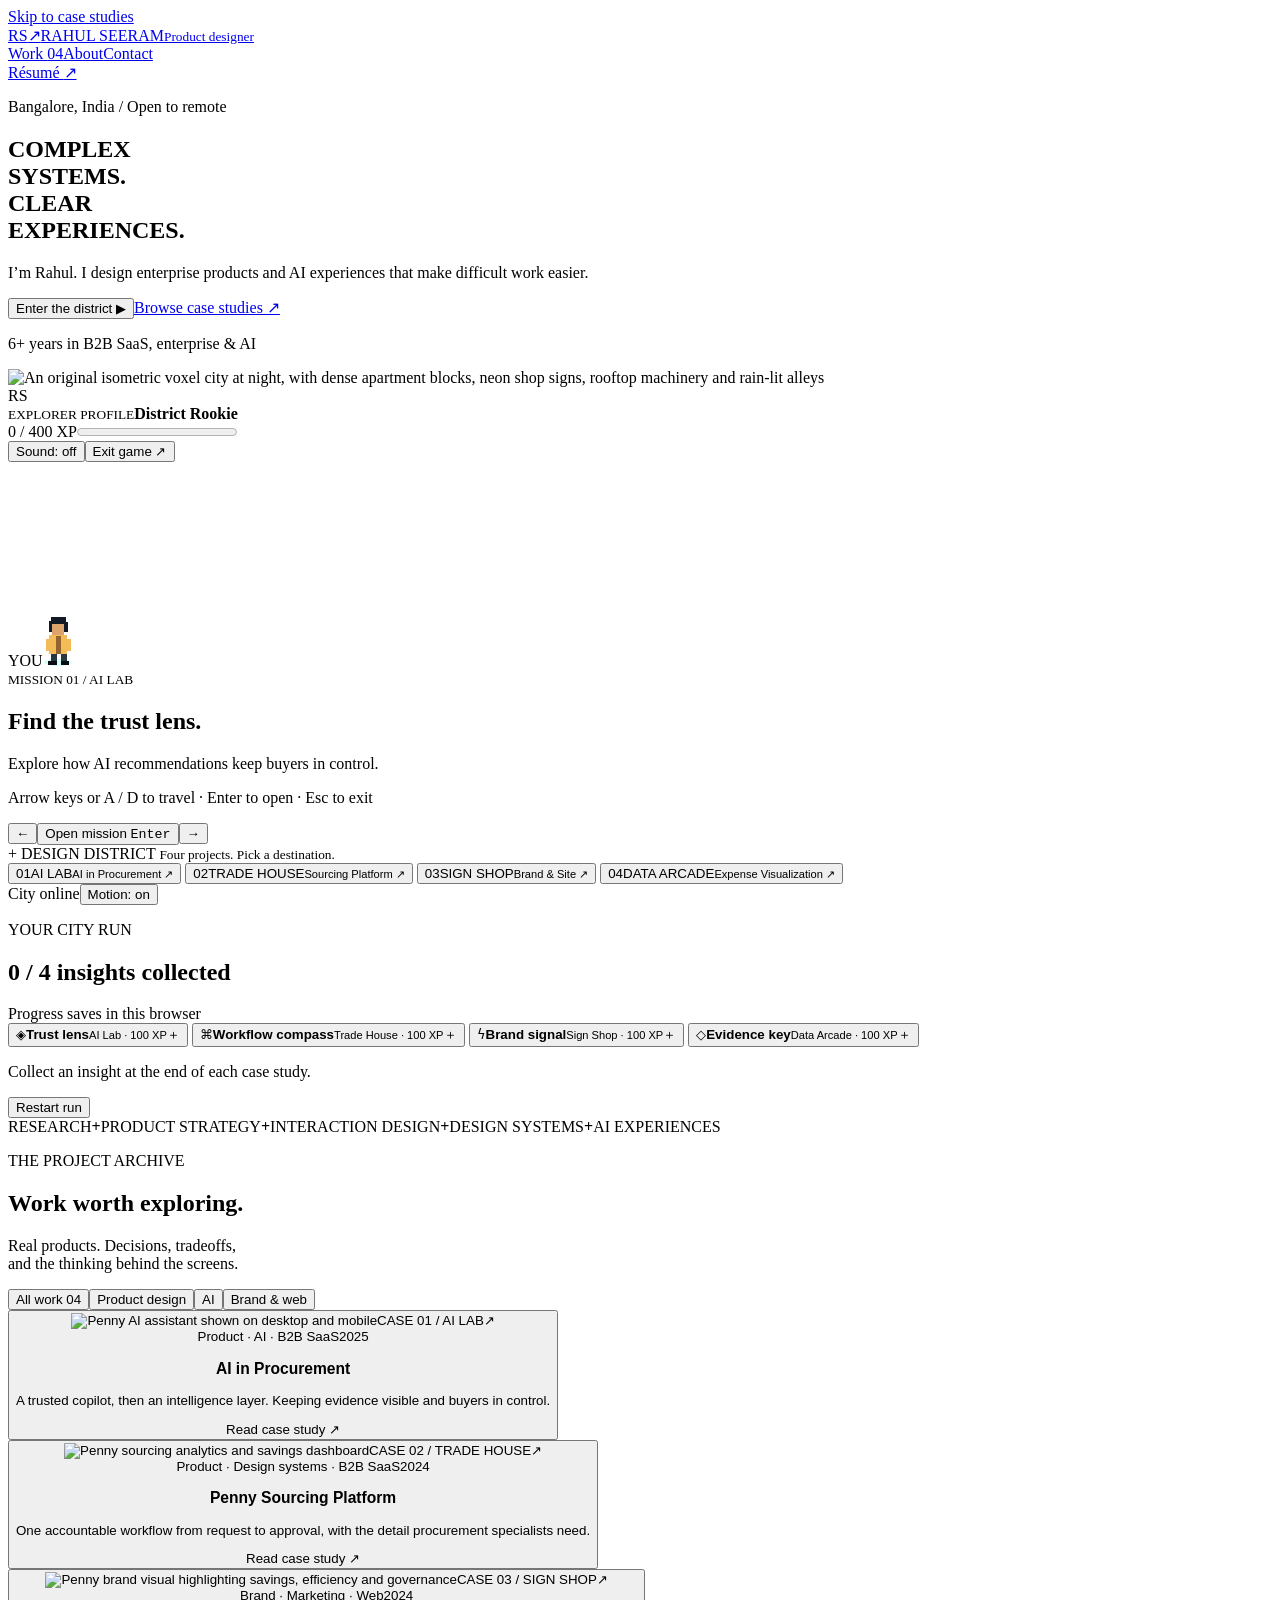
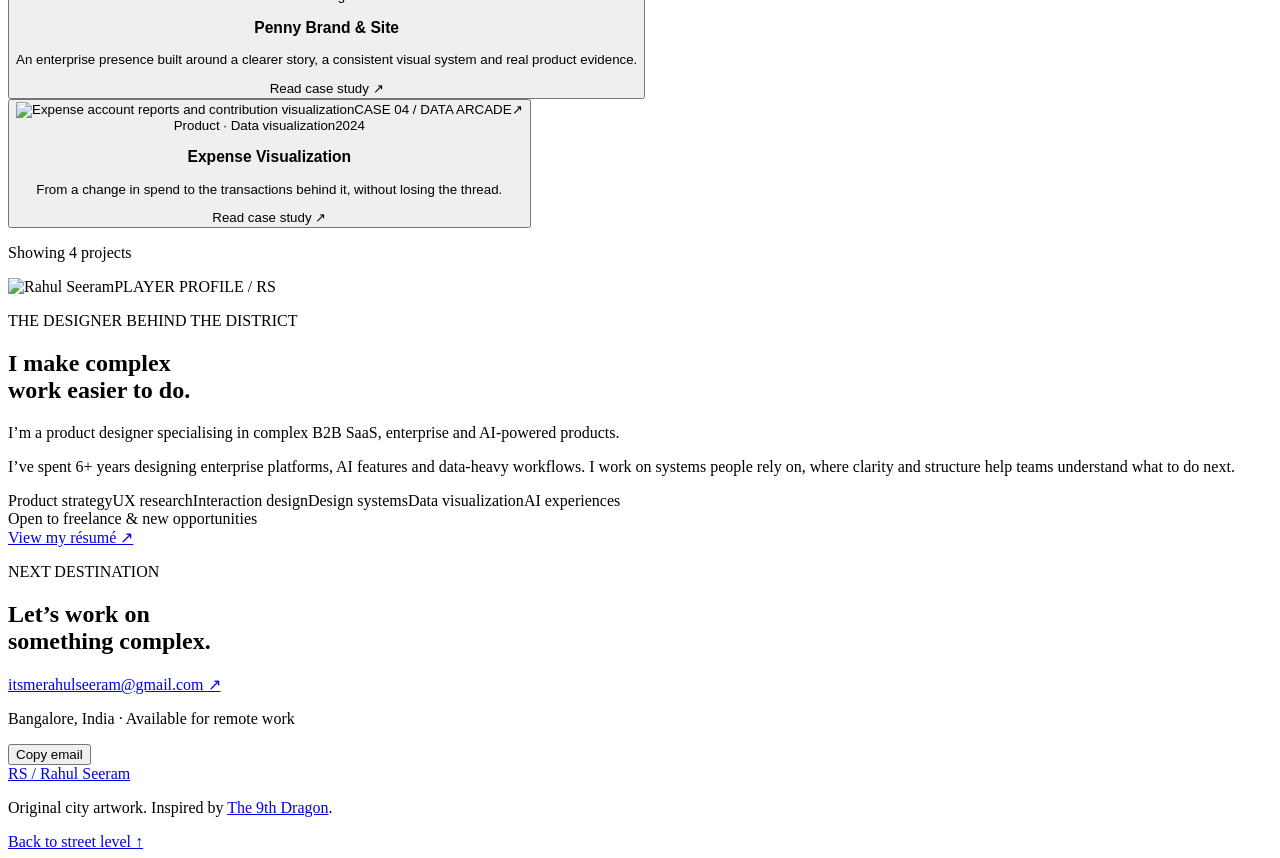
==== public/index.html @ 744d6c79 "Add portfolio entry page" ====
<!doctype html>
<html lang="en"><head><meta charset="utf-8"><meta name="viewport" content="width=device-width,initial-scale=1"><meta name="theme-color" content="#080f16"><title>Rahul Seeram | Design after dark</title><meta name="description" content="Explore Rahul Seeram's product design work in enterprise software, procurement and AI. Four real case studies in an interactive neon city."><meta property="og:title" content="Rahul Seeram | Design after dark"><meta property="og:description" content="Product design for complex systems. Explore four case studies in a neon city."><meta property="og:image" content="https://rahul-seeram-the.hatchable.site/city.png"><link rel="icon" href="/favicon.svg" type="image/svg+xml"><link rel="preload" href="/city.png" as="image"><link rel="stylesheet" href="/style.css"><script src="/app.js" defer></script><script src="/game.js" defer></script></head>
<body><a class="skip" href="#work">Skip to case studies</a>
<header class="topbar"><a href="#home" class="identity" aria-label="Rahul Seeram home"><span class="monogram">RS<span>↗</span></span><span>RAHUL SEERAM<small>Product designer</small></span></a><nav aria-label="Main navigation"><a href="#work">Work <span>04</span></a><a href="#about">About</a><a href="#contact">Contact</a></nav><a class="resume" href="/resume.pdf" target="_blank" rel="noopener">Résumé <span>↗</span></a></header>
<main id="home"><section class="hero" aria-labelledby="hero-title">
<div class="hero-copy"><p class="eyebrow"><span class="signal"></span> Bangalore, India / Open to remote</p><h1 id="hero-title">COMPLEX<br>SYSTEMS.<br><span>CLEAR<br>EXPERIENCES.</span></h1><p class="intro">I’m Rahul. I design enterprise products and AI experiences that make difficult work easier.</p><div class="entry-actions"><button class="primary" id="enter-game">Enter the district <span>▶</span></button><a class="browse-link" href="#work">Browse case studies ↗</a></div><p class="micro">6+ years in B2B SaaS, enterprise & AI</p></div>
<div class="world" id="city-map" tabindex="-1" aria-label="Interactive city project map" aria-describedby="game-help"><img class="city" src="/city.png" alt="An original isometric voxel city at night, with dense apartment blocks, neon shop signs, rooftop machinery and rain-lit alleys" fetchpriority="high" width="1536" height="1024"><div class="rain" aria-hidden="true"></div>
<div class="game-hud game-only"><div class="player-id"><span class="player-icon">RS</span><div><small>EXPLORER PROFILE</small><strong id="player-rank">District Rookie</strong></div></div><div class="xp-block"><span id="xp-label">0 / 400 XP</span><progress id="xp-meter" max="400" value="0" aria-label="District experience points"></progress></div><button id="sound" aria-pressed="false">Sound: off</button><button id="exit-game">Exit game ↗</button></div>
<svg class="route-line game-only" aria-hidden="true"><polyline id="route-path" fill="none" stroke="#7ef3e3" stroke-width="1.5" stroke-dasharray="4 8" opacity=".35"/></svg>
<div id="avatar" class="game-only" aria-hidden="true"><span class="you-label">YOU</span><svg viewBox="0 0 24 40" width="30" height="50" shape-rendering="crispEdges"><ellipse cx="12" cy="37" rx="11" ry="3" fill="#7ef3e3" opacity=".3"/><path fill="#121925" d="M6 1h12v4h2v8H5V4h1z"/><path fill="#dca36d" d="M7 6h10v9H7z"/><path fill="#f4bc58" d="M5 15h14v15H5zM2 18h3v10H2zM19 18h3v10h-3z"/><path fill="#93642e" d="M10 16h4v14h-4z"/><path fill="#283843" d="M6 30h5v7H6zM14 30h5v7h-5z"/><path fill="#080c13" d="M4 36h7v3H4zM14 36h7v3h-7z"/></svg></div>
<div class="game-console game-only"><div class="mission-brief"><small id="mission-location">MISSION 01 / AI LAB</small><h2 id="mission-name">Find the trust lens.</h2><p id="mission-description">Explore how AI recommendations keep buyers in control.</p><p id="game-help">Arrow keys or A / D to travel · Enter to open · Esc to exit</p></div><div class="travel-controls"><button id="previous-stop" aria-label="Travel to previous district">←</button><button id="open-mission">Open mission <kbd>Enter</kbd></button><button id="next-stop" aria-label="Travel to next district">→</button></div></div>
<div class="map-heading"><span class="cross">+</span> DESIGN DISTRICT <small>Four projects. Pick a destination.</small></div>
<button class="pin pin-ai" data-project="ai" aria-label="Explore AI in Procurement"><span class="pin-number">01</span><span class="pin-label">AI LAB<small>AI in Procurement ↗</small></span></button>
<button class="pin pin-sourcing" data-project="sourcing" aria-label="Explore Penny Sourcing Platform"><span class="pin-number">02</span><span class="pin-label">TRADE HOUSE<small>Sourcing Platform ↗</small></span></button>
<button class="pin pin-brand" data-project="brand" aria-label="Explore Penny Brand and Site"><span class="pin-number">03</span><span class="pin-label">SIGN SHOP<small>Brand & Site ↗</small></span></button>
<button class="pin pin-expense" data-project="expense" aria-label="Explore Expense Visualization"><span class="pin-number">04</span><span class="pin-label">DATA ARCADE<small>Expense Visualization ↗</small></span></button>
<div class="world-foot"><span><i class="signal"></i> City online</span><button id="motion" aria-pressed="false">Motion: on</button></div></div>
</section>
<section class="quest-board" aria-label="District mission progress"><div class="quest-heading"><div><p class="eyebrow">YOUR CITY RUN</p><h2><span id="mission-count">0 / 4</span> insights collected</h2></div><span id="save-status">Progress saves in this browser</span></div><div class="inventory">
<button data-mission="ai"><span class="artifact-icon">◈</span><span><strong>Trust lens</strong><small>AI Lab · 100 XP</small></span><span class="artifact-state">＋</span></button>
<button data-mission="sourcing"><span class="artifact-icon">⌘</span><span><strong>Workflow compass</strong><small>Trade House · 100 XP</small></span><span class="artifact-state">＋</span></button>
<button data-mission="brand"><span class="artifact-icon">ϟ</span><span><strong>Brand signal</strong><small>Sign Shop · 100 XP</small></span><span class="artifact-state">＋</span></button>
<button data-mission="expense"><span class="artifact-icon">◇</span><span><strong>Evidence key</strong><small>Data Arcade · 100 XP</small></span><span class="artifact-state">＋</span></button></div>
<div id="district-complete" hidden><span class="final-badge">✦</span><div><p class="eyebrow">ALL FOUR MISSIONS COMPLETE</p><h3>District Architect</h3><p>You’ve explored the thinking behind the work. Let’s talk about your next project.</p></div><a href="#contact">Meet your next teammate ↗</a></div>
<div class="quest-bottom"><p id="game-status" role="status">Collect an insight at the end of each case study.</p><button id="reset-progress">Restart run</button></div></section>
<div class="ticker" aria-hidden="true"><span>RESEARCH</span><b>+</b><span>PRODUCT STRATEGY</span><b>+</b><span>INTERACTION DESIGN</span><b>+</b><span>DESIGN SYSTEMS</span><b>+</b><span>AI EXPERIENCES</span></div>
<section class="work section" id="work"><div class="section-heading"><div><p class="eyebrow">THE PROJECT ARCHIVE</p><h2>Work worth exploring.</h2></div><p>Real products. Decisions, tradeoffs,<br>and the thinking behind the screens.</p></div>
<div class="filters" role="group" aria-label="Filter projects"><button class="selected" data-filter="all" aria-pressed="true">All work <span>04</span></button><button data-filter="product" aria-pressed="false">Product design</button><button data-filter="ai" aria-pressed="false">AI</button><button data-filter="brand" aria-pressed="false">Brand & web</button></div>
<div class="projects">
<article class="project" data-category="product ai"><button data-project="ai" aria-label="Read AI in Procurement case study"><div class="project-image"><img src="/ai.png" alt="Penny AI assistant shown on desktop and mobile" loading="lazy" width="1280" height="800"><span class="case-no">CASE 01 / AI LAB</span><span class="open-arrow">↗</span></div><div class="project-meta"><span>Product · AI · B2B SaaS</span><span>2025</span></div><h3>AI in Procurement</h3><p>A trusted copilot, then an intelligence layer. Keeping evidence visible and buyers in control.</p><span class="read-case">Read case study <span>↗</span></span></button></article>
<article class="project" data-category="product"><button data-project="sourcing" aria-label="Read Penny Sourcing Platform case study"><div class="project-image"><img src="/sourcing.png" alt="Penny sourcing analytics and savings dashboard" loading="lazy" width="1280" height="800"><span class="case-no">CASE 02 / TRADE HOUSE</span><span class="open-arrow">↗</span></div><div class="project-meta"><span>Product · Design systems · B2B SaaS</span><span>2024</span></div><h3>Penny Sourcing Platform</h3><p>One accountable workflow from request to approval, with the detail procurement specialists need.</p><span class="read-case">Read case study <span>↗</span></span></button></article>
<article class="project" data-category="brand"><button data-project="brand" aria-label="Read Penny Brand and Site case study"><div class="project-image"><img src="/brand.png" alt="Penny brand visual highlighting savings, efficiency and governance" loading="lazy" width="1280" height="800"><span class="case-no">CASE 03 / SIGN SHOP</span><span class="open-arrow">↗</span></div><div class="project-meta"><span>Brand · Marketing · Web</span><span>2024</span></div><h3>Penny Brand & Site</h3><p>An enterprise presence built around a clearer story, a consistent visual system and real product evidence.</p><span class="read-case">Read case study <span>↗</span></span></button></article>
<article class="project" data-category="product"><button data-project="expense" aria-label="Read Expense Visualization case study"><div class="project-image"><img src="/expense.png" alt="Expense account reports and contribution visualization" loading="lazy" width="1280" height="800"><span class="case-no">CASE 04 / DATA ARCADE</span><span class="open-arrow">↗</span></div><div class="project-meta"><span>Product · Data visualization</span><span>2024</span></div><h3>Expense Visualization</h3><p>From a change in spend to the transactions behind it, without losing the thread.</p><span class="read-case">Read case study <span>↗</span></span></button></article>
</div><p id="filter-status" class="sr-only" aria-live="polite">Showing 4 projects</p></section>
<section class="about section" id="about"><div class="portrait"><img src="/rahul.png" alt="Rahul Seeram" loading="lazy" width="600" height="700"><span>PLAYER PROFILE / RS</span></div><div class="bio"><p class="eyebrow">THE DESIGNER BEHIND THE DISTRICT</p><h2>I make complex<br>work easier to do.</h2><p>I’m a product designer specialising in complex B2B SaaS, enterprise and AI-powered products.</p><p>I’ve spent 6+ years designing enterprise platforms, AI features and data-heavy workflows. I work on systems people rely on, where clarity and structure help teams understand what to do next.</p><div class="skills"><span>Product strategy</span><span>UX research</span><span>Interaction design</span><span>Design systems</span><span>Data visualization</span><span>AI experiences</span></div><div class="availability"><span class="signal"></span> Open to freelance & new opportunities</div><a class="text-link" href="/resume.pdf" target="_blank" rel="noopener">View my résumé ↗</a></div></section>
<section class="contact section" id="contact"><p class="eyebrow">NEXT DESTINATION</p><h2>Let’s work on<br>something <span>complex.</span></h2><a class="email" href="mailto:itsmerahulseeram@gmail.com">itsmerahulseeram@gmail.com <span>↗</span></a><div class="contact-bottom"><p>Bangalore, India · Available for remote work</p><button id="copy-email">Copy email</button><span id="copy-status" role="status"></span></div></section></main>
<footer><a href="#home" class="foot-logo">RS / Rahul Seeram</a><p>Original city artwork. Inspired by <a href="https://store.steampowered.com/app/4402330/The_9th_Dragon/" target="_blank" rel="noopener">The 9th Dragon</a>.</p><a href="#home">Back to street level ↑</a></footer>
<dialog id="case-dialog" aria-labelledby="case-title"><div class="dialog-toolbar"><span>PROJECT DOSSIER</span><button id="close-case" aria-label="Close case study">Close <kbd>Esc</kbd> ×</button></div><div id="case-body"></div></dialog>
</body></html>
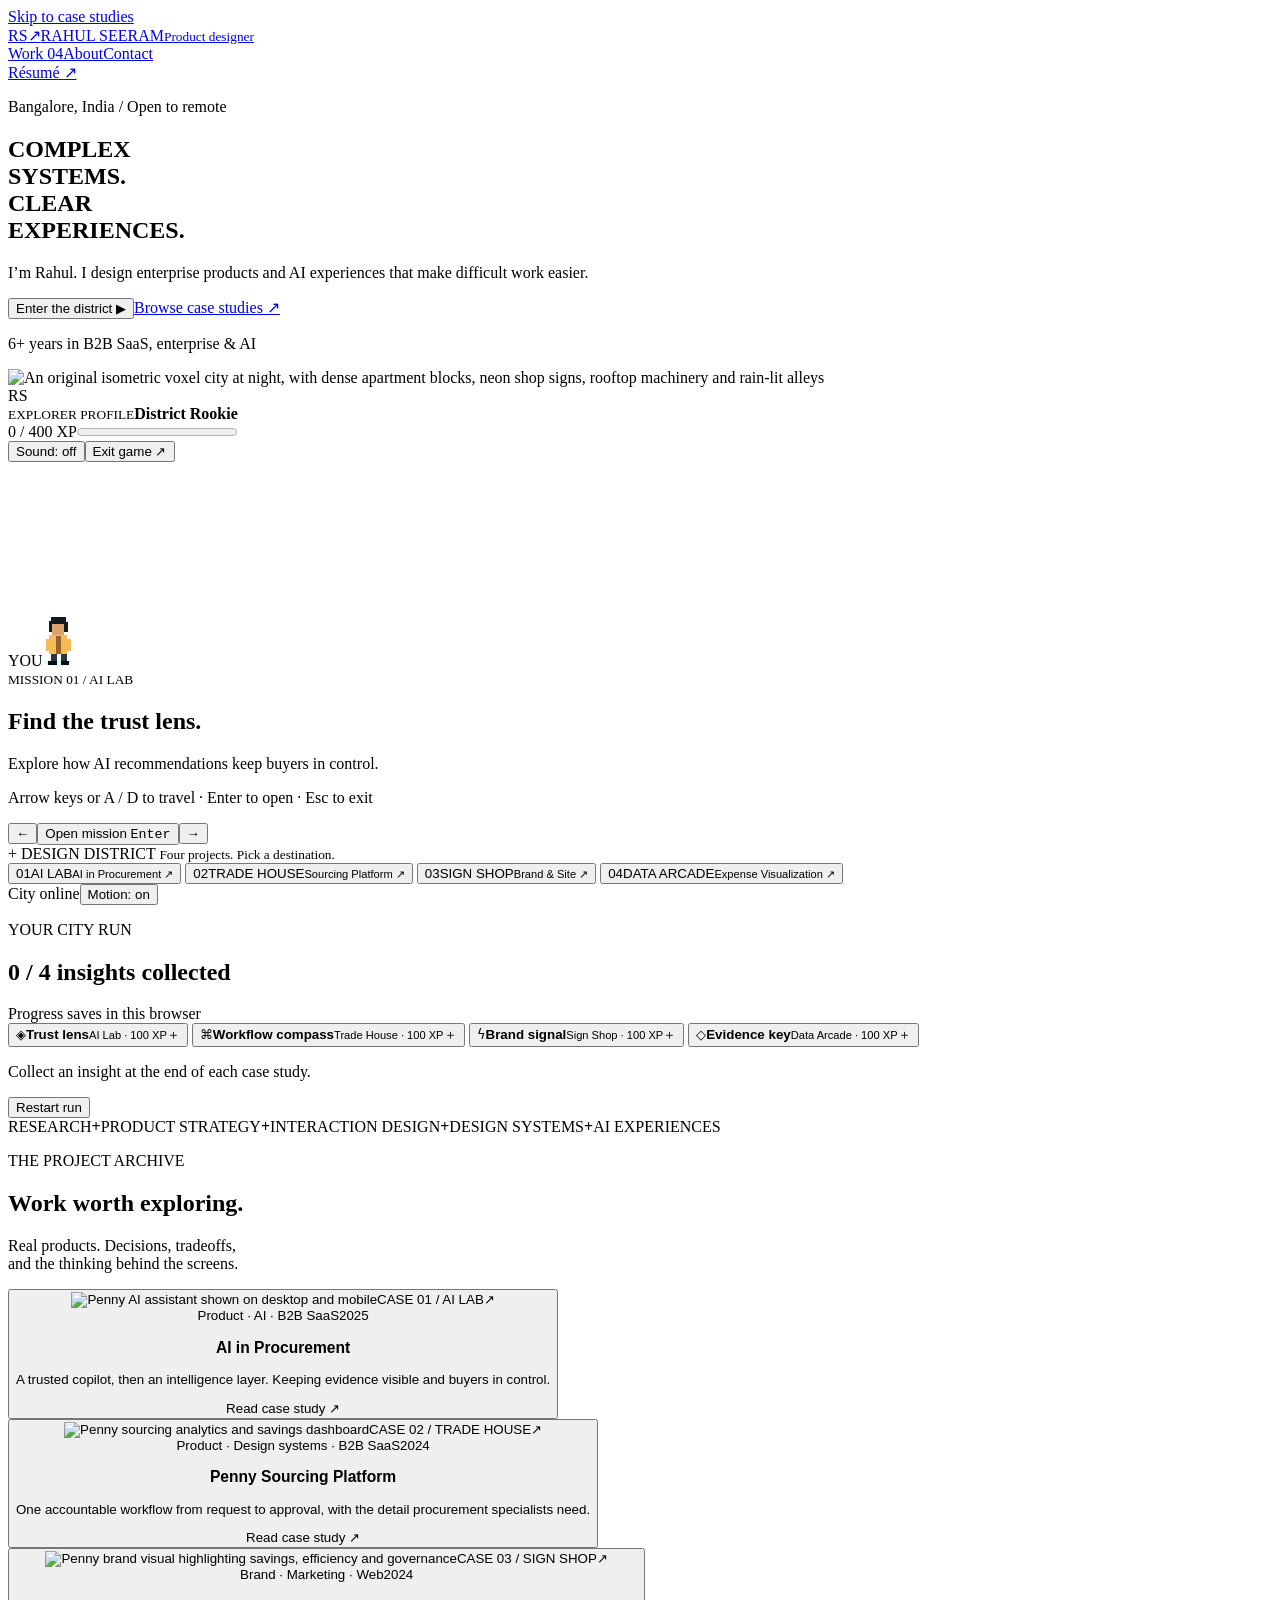
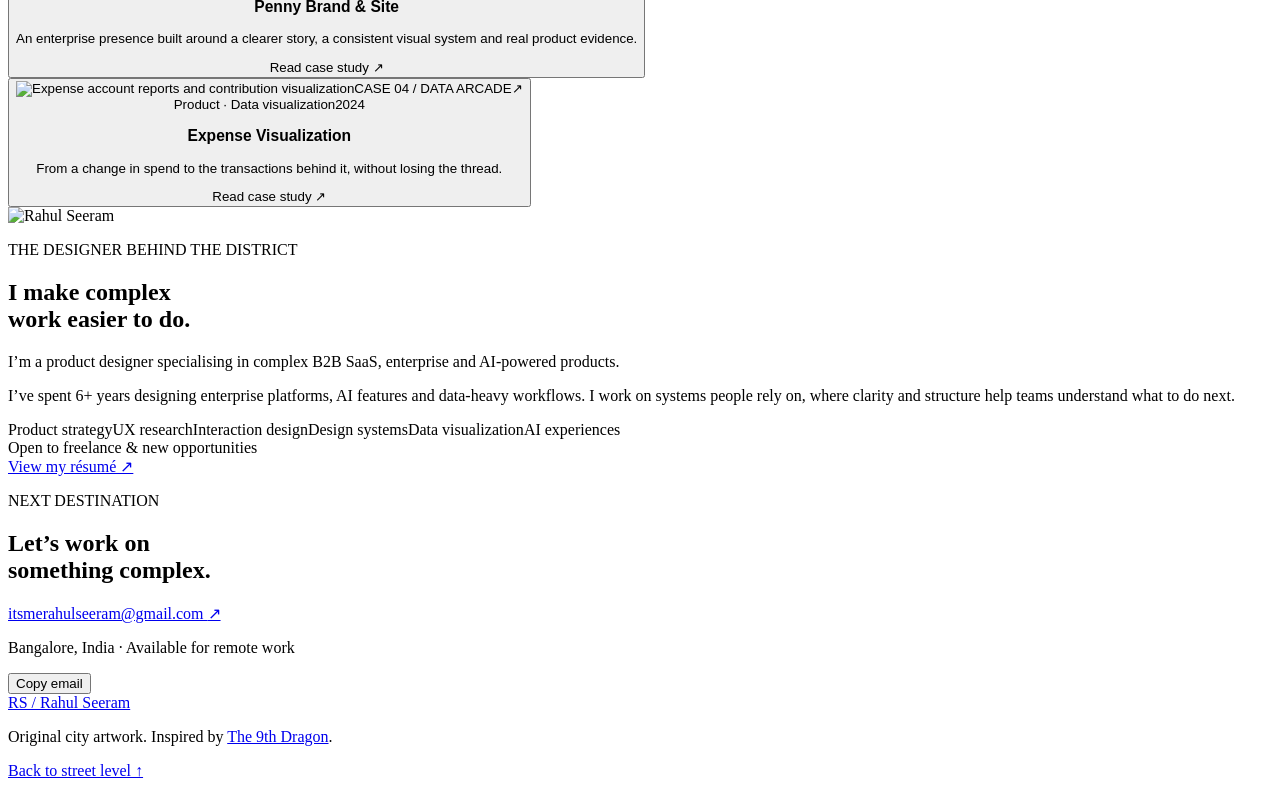
==== commit 1b8b5e21: "Remove project filters and show the original portrait" ====
--- a/public/index.html
+++ b/public/index.html
@@ -25,14 +25,13 @@
 <div class="quest-bottom"><p id="game-status" role="status">Collect an insight at the end of each case study.</p><button id="reset-progress">Restart run</button></div></section>
 <div class="ticker" aria-hidden="true"><span>RESEARCH</span><b>+</b><span>PRODUCT STRATEGY</span><b>+</b><span>INTERACTION DESIGN</span><b>+</b><span>DESIGN SYSTEMS</span><b>+</b><span>AI EXPERIENCES</span></div>
 <section class="work section" id="work"><div class="section-heading"><div><p class="eyebrow">THE PROJECT ARCHIVE</p><h2>Work worth exploring.</h2></div><p>Real products. Decisions, tradeoffs,<br>and the thinking behind the screens.</p></div>
-<div class="filters" role="group" aria-label="Filter projects"><button class="selected" data-filter="all" aria-pressed="true">All work <span>04</span></button><button data-filter="product" aria-pressed="false">Product design</button><button data-filter="ai" aria-pressed="false">AI</button><button data-filter="brand" aria-pressed="false">Brand & web</button></div>
 <div class="projects">
-<article class="project" data-category="product ai"><button data-project="ai" aria-label="Read AI in Procurement case study"><div class="project-image"><img src="/ai.png" alt="Penny AI assistant shown on desktop and mobile" loading="lazy" width="1280" height="800"><span class="case-no">CASE 01 / AI LAB</span><span class="open-arrow">↗</span></div><div class="project-meta"><span>Product · AI · B2B SaaS</span><span>2025</span></div><h3>AI in Procurement</h3><p>A trusted copilot, then an intelligence layer. Keeping evidence visible and buyers in control.</p><span class="read-case">Read case study <span>↗</span></span></button></article>
-<article class="project" data-category="product"><button data-project="sourcing" aria-label="Read Penny Sourcing Platform case study"><div class="project-image"><img src="/sourcing.png" alt="Penny sourcing analytics and savings dashboard" loading="lazy" width="1280" height="800"><span class="case-no">CASE 02 / TRADE HOUSE</span><span class="open-arrow">↗</span></div><div class="project-meta"><span>Product · Design systems · B2B SaaS</span><span>2024</span></div><h3>Penny Sourcing Platform</h3><p>One accountable workflow from request to approval, with the detail procurement specialists need.</p><span class="read-case">Read case study <span>↗</span></span></button></article>
-<article class="project" data-category="brand"><button data-project="brand" aria-label="Read Penny Brand and Site case study"><div class="project-image"><img src="/brand.png" alt="Penny brand visual highlighting savings, efficiency and governance" loading="lazy" width="1280" height="800"><span class="case-no">CASE 03 / SIGN SHOP</span><span class="open-arrow">↗</span></div><div class="project-meta"><span>Brand · Marketing · Web</span><span>2024</span></div><h3>Penny Brand & Site</h3><p>An enterprise presence built around a clearer story, a consistent visual system and real product evidence.</p><span class="read-case">Read case study <span>↗</span></span></button></article>
-<article class="project" data-category="product"><button data-project="expense" aria-label="Read Expense Visualization case study"><div class="project-image"><img src="/expense.png" alt="Expense account reports and contribution visualization" loading="lazy" width="1280" height="800"><span class="case-no">CASE 04 / DATA ARCADE</span><span class="open-arrow">↗</span></div><div class="project-meta"><span>Product · Data visualization</span><span>2024</span></div><h3>Expense Visualization</h3><p>From a change in spend to the transactions behind it, without losing the thread.</p><span class="read-case">Read case study <span>↗</span></span></button></article>
-</div><p id="filter-status" class="sr-only" aria-live="polite">Showing 4 projects</p></section>
-<section class="about section" id="about"><div class="portrait"><img src="/rahul.png" alt="Rahul Seeram" loading="lazy" width="600" height="700"><span>PLAYER PROFILE / RS</span></div><div class="bio"><p class="eyebrow">THE DESIGNER BEHIND THE DISTRICT</p><h2>I make complex<br>work easier to do.</h2><p>I’m a product designer specialising in complex B2B SaaS, enterprise and AI-powered products.</p><p>I’ve spent 6+ years designing enterprise platforms, AI features and data-heavy workflows. I work on systems people rely on, where clarity and structure help teams understand what to do next.</p><div class="skills"><span>Product strategy</span><span>UX research</span><span>Interaction design</span><span>Design systems</span><span>Data visualization</span><span>AI experiences</span></div><div class="availability"><span class="signal"></span> Open to freelance & new opportunities</div><a class="text-link" href="/resume.pdf" target="_blank" rel="noopener">View my résumé ↗</a></div></section>
+<article class="project"><button data-project="ai" aria-label="Read AI in Procurement case study"><div class="project-image"><img src="/ai.png" alt="Penny AI assistant shown on desktop and mobile" loading="lazy" width="1280" height="800"><span class="case-no">CASE 01 / AI LAB</span><span class="open-arrow">↗</span></div><div class="project-meta"><span>Product · AI · B2B SaaS</span><span>2025</span></div><h3>AI in Procurement</h3><p>A trusted copilot, then an intelligence layer. Keeping evidence visible and buyers in control.</p><span class="read-case">Read case study <span>↗</span></span></button></article>
+<article class="project"><button data-project="sourcing" aria-label="Read Penny Sourcing Platform case study"><div class="project-image"><img src="/sourcing.png" alt="Penny sourcing analytics and savings dashboard" loading="lazy" width="1280" height="800"><span class="case-no">CASE 02 / TRADE HOUSE</span><span class="open-arrow">↗</span></div><div class="project-meta"><span>Product · Design systems · B2B SaaS</span><span>2024</span></div><h3>Penny Sourcing Platform</h3><p>One accountable workflow from request to approval, with the detail procurement specialists need.</p><span class="read-case">Read case study <span>↗</span></span></button></article>
+<article class="project"><button data-project="brand" aria-label="Read Penny Brand and Site case study"><div class="project-image"><img src="/brand.png" alt="Penny brand visual highlighting savings, efficiency and governance" loading="lazy" width="1280" height="800"><span class="case-no">CASE 03 / SIGN SHOP</span><span class="open-arrow">↗</span></div><div class="project-meta"><span>Brand · Marketing · Web</span><span>2024</span></div><h3>Penny Brand & Site</h3><p>An enterprise presence built around a clearer story, a consistent visual system and real product evidence.</p><span class="read-case">Read case study <span>↗</span></span></button></article>
+<article class="project"><button data-project="expense" aria-label="Read Expense Visualization case study"><div class="project-image"><img src="/expense.png" alt="Expense account reports and contribution visualization" loading="lazy" width="1280" height="800"><span class="case-no">CASE 04 / DATA ARCADE</span><span class="open-arrow">↗</span></div><div class="project-meta"><span>Product · Data visualization</span><span>2024</span></div><h3>Expense Visualization</h3><p>From a change in spend to the transactions behind it, without losing the thread.</p><span class="read-case">Read case study <span>↗</span></span></button></article>
+</div></section>
+<section class="about section" id="about"><div class="portrait"><img src="/rahul.png" alt="Rahul Seeram" loading="lazy" width="640" height="640"></div><div class="bio"><p class="eyebrow">THE DESIGNER BEHIND THE DISTRICT</p><h2>I make complex<br>work easier to do.</h2><p>I’m a product designer specialising in complex B2B SaaS, enterprise and AI-powered products.</p><p>I’ve spent 6+ years designing enterprise platforms, AI features and data-heavy workflows. I work on systems people rely on, where clarity and structure help teams understand what to do next.</p><div class="skills"><span>Product strategy</span><span>UX research</span><span>Interaction design</span><span>Design systems</span><span>Data visualization</span><span>AI experiences</span></div><div class="availability"><span class="signal"></span> Open to freelance & new opportunities</div><a class="text-link" href="/resume.pdf" target="_blank" rel="noopener">View my résumé ↗</a></div></section>
 <section class="contact section" id="contact"><p class="eyebrow">NEXT DESTINATION</p><h2>Let’s work on<br>something <span>complex.</span></h2><a class="email" href="mailto:itsmerahulseeram@gmail.com">itsmerahulseeram@gmail.com <span>↗</span></a><div class="contact-bottom"><p>Bangalore, India · Available for remote work</p><button id="copy-email">Copy email</button><span id="copy-status" role="status"></span></div></section></main>
 <footer><a href="#home" class="foot-logo">RS / Rahul Seeram</a><p>Original city artwork. Inspired by <a href="https://store.steampowered.com/app/4402330/The_9th_Dragon/" target="_blank" rel="noopener">The 9th Dragon</a>.</p><a href="#home">Back to street level ↑</a></footer>
 <dialog id="case-dialog" aria-labelledby="case-title"><div class="dialog-toolbar"><span>PROJECT DOSSIER</span><button id="close-case" aria-label="Close case study">Close <kbd>Esc</kbd> ×</button></div><div id="case-body"></div></dialog>
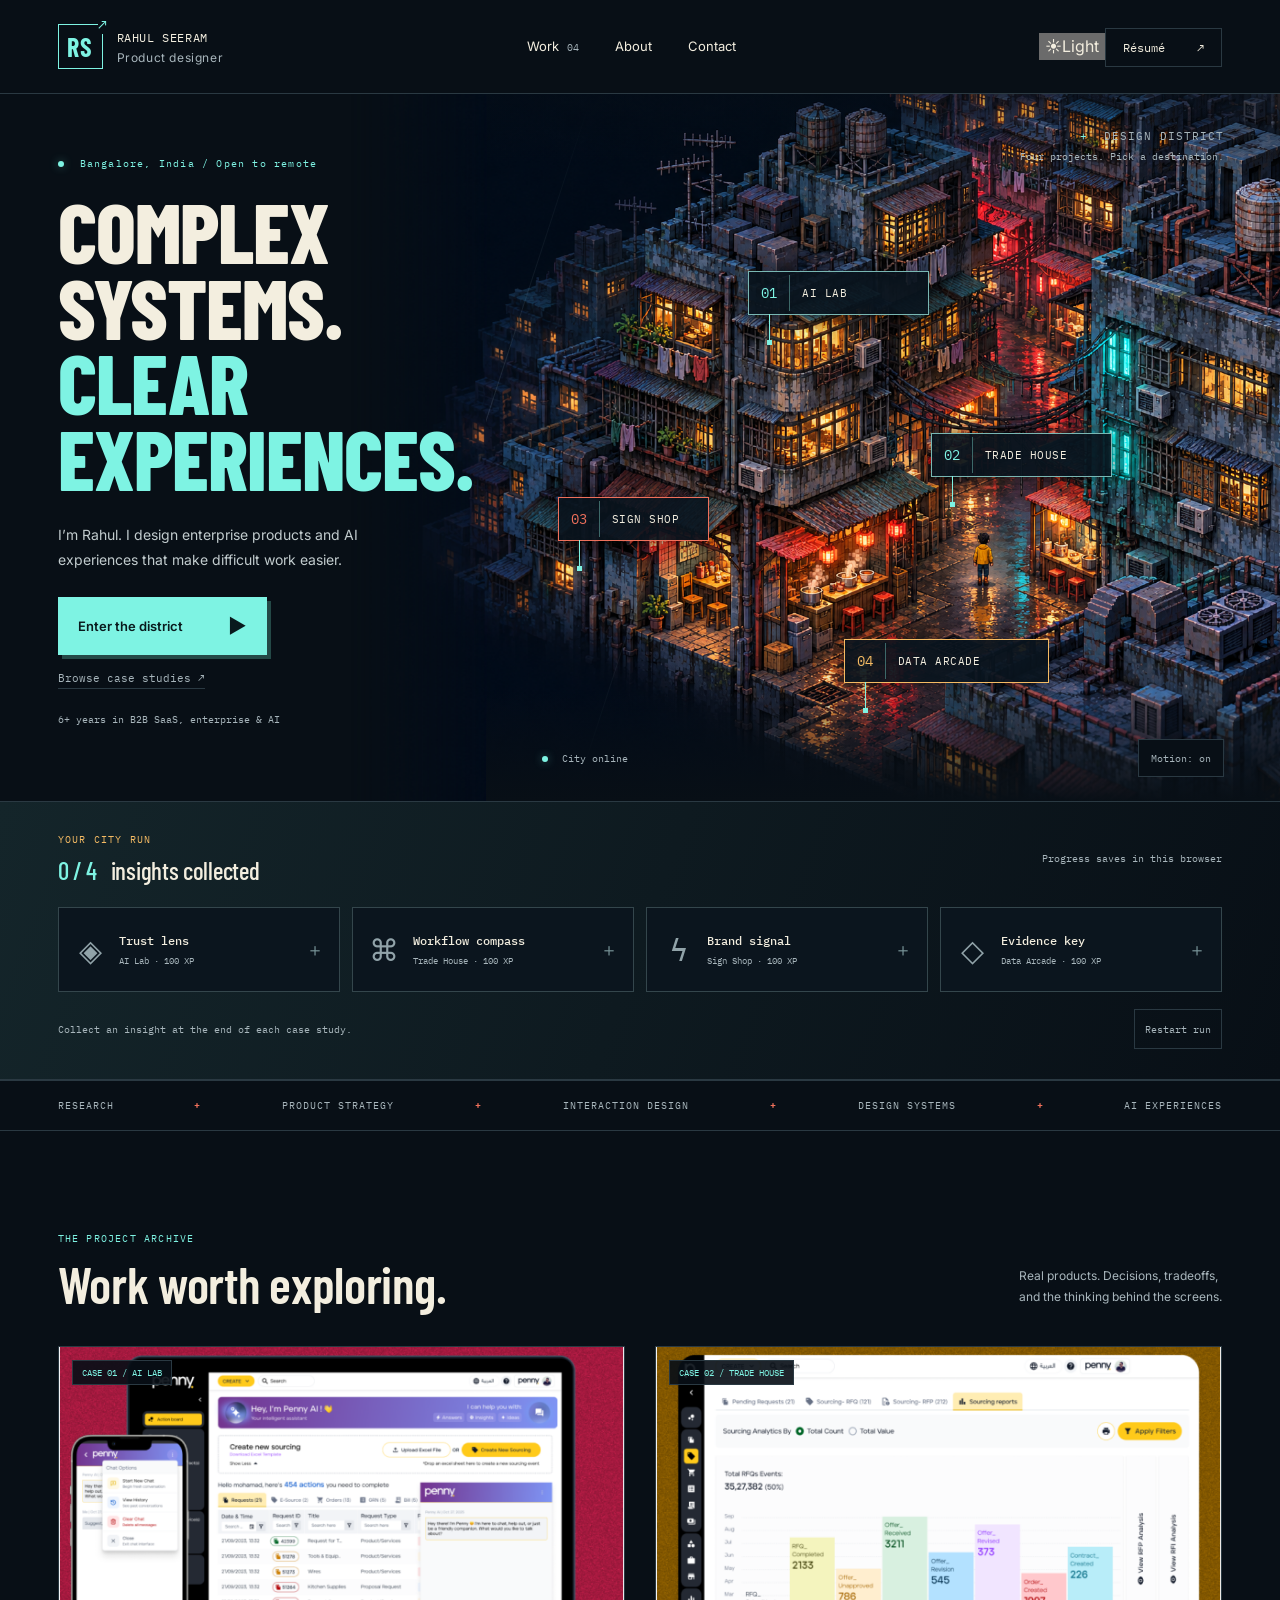
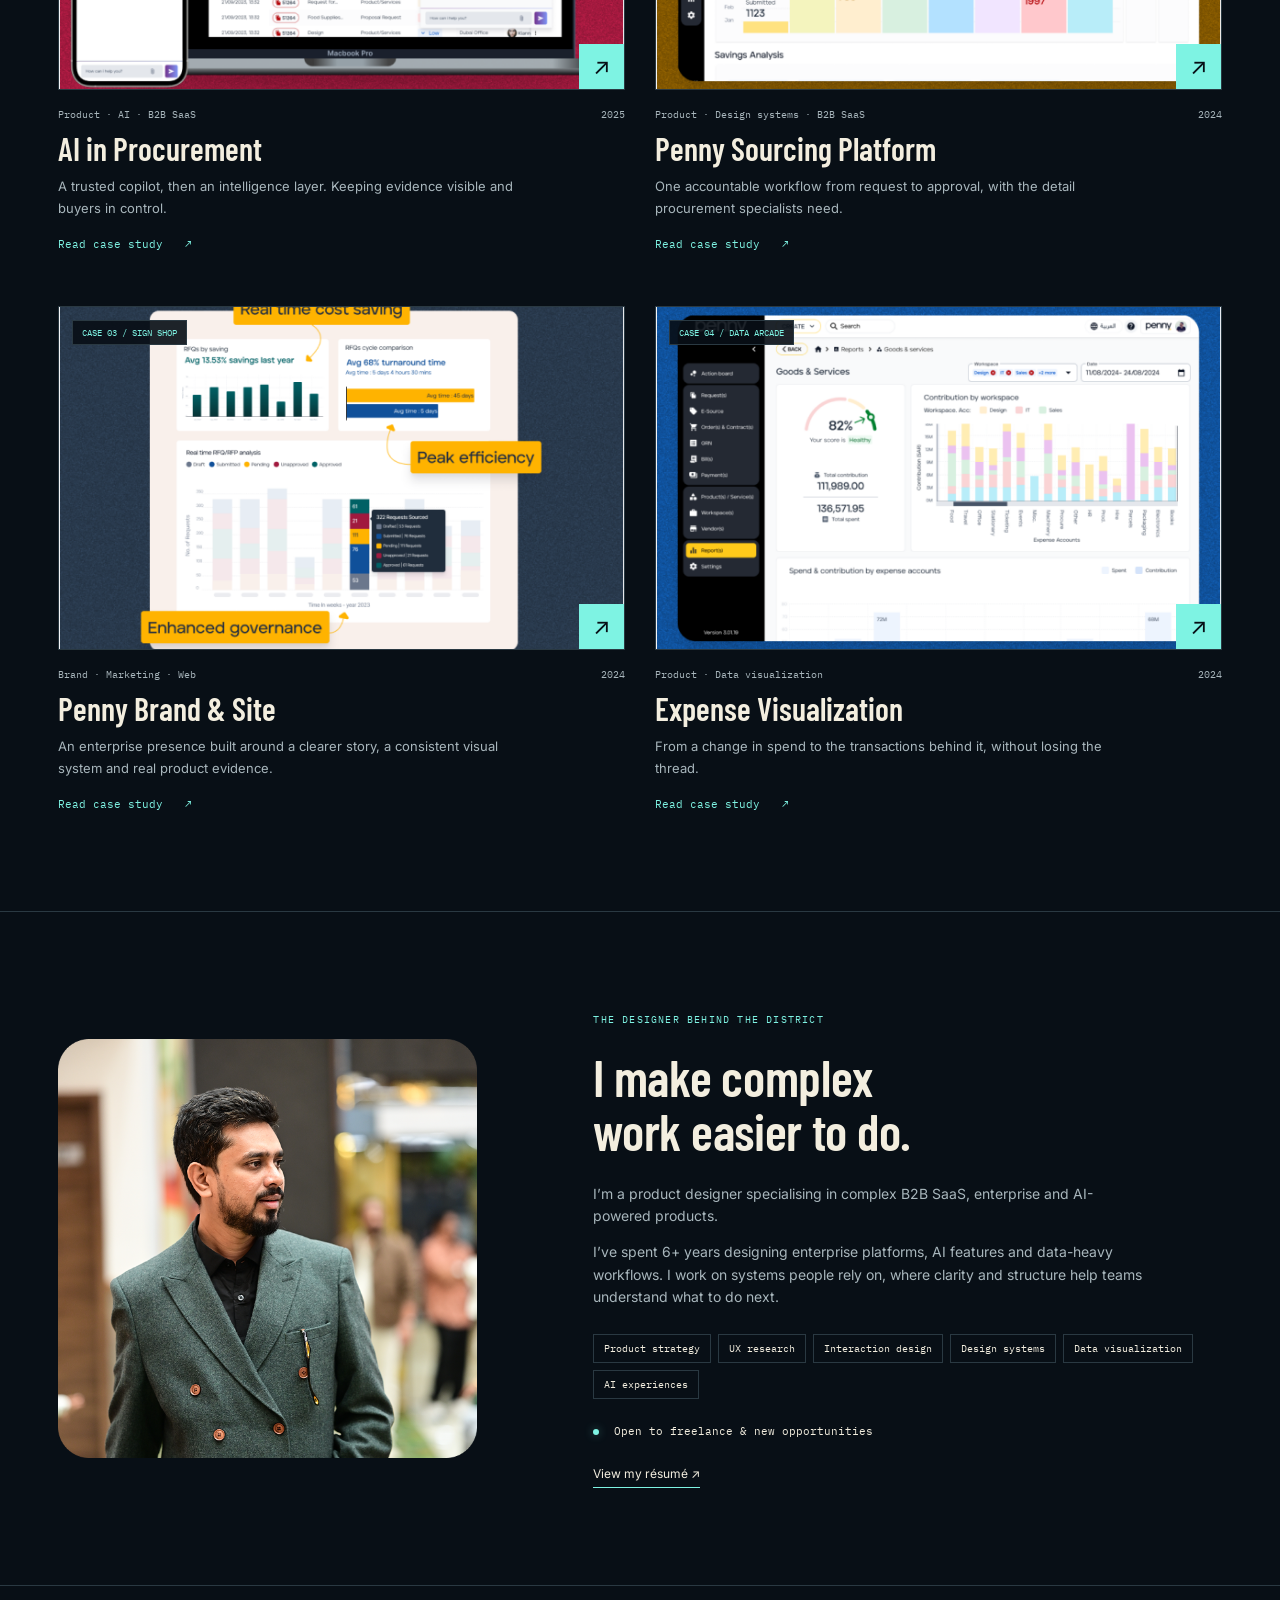
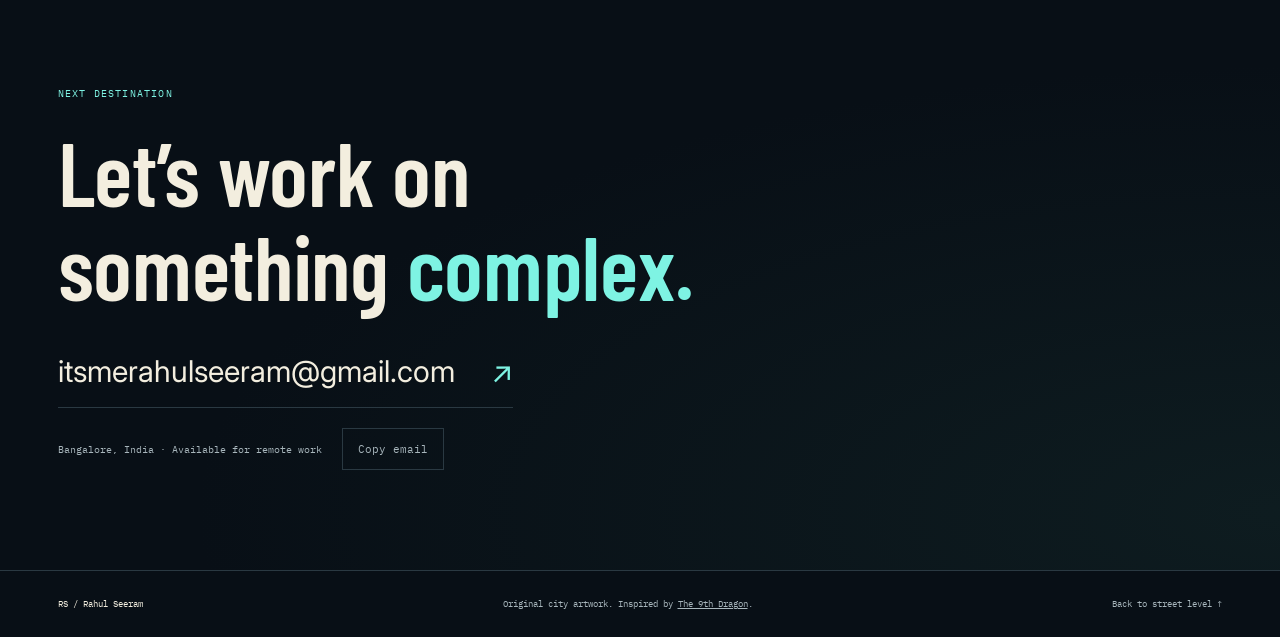
==== commit 442a7666: "Add light theme toggle with dark default" ====
--- a/public/index.html
+++ b/public/index.html
@@ -1,7 +1,7 @@
 <!doctype html>
-<html lang="en"><head><meta charset="utf-8"><meta name="viewport" content="width=device-width,initial-scale=1"><meta name="theme-color" content="#080f16"><title>Rahul Seeram | Design after dark</title><meta name="description" content="Explore Rahul Seeram's product design work in enterprise software, procurement and AI. Four real case studies in an interactive neon city."><meta property="og:title" content="Rahul Seeram | Design after dark"><meta property="og:description" content="Product design for complex systems. Explore four case studies in a neon city."><meta property="og:image" content="https://rahul-seeram-the.hatchable.site/city.png"><link rel="icon" href="/favicon.svg" type="image/svg+xml"><link rel="preload" href="/city.png" as="image"><link rel="stylesheet" href="/style.css"><script src="/app.js" defer></script><script src="/game.js" defer></script></head>
+<html lang="en"><head><meta charset="utf-8"><meta name="viewport" content="width=device-width,initial-scale=1"><meta name="theme-color" content="#080f16"><title>Rahul Seeram | Design after dark</title><meta name="description" content="Explore Rahul Seeram's product design work in enterprise software, procurement and AI. Four real case studies in an interactive neon city."><meta property="og:title" content="Rahul Seeram | Design after dark"><meta property="og:description" content="Product design for complex systems. Explore four case studies in a neon city."><meta property="og:image" content="https://rahul-seeram-the.hatchable.site/city.png"><link rel="icon" href="/favicon.svg" type="image/svg+xml"><link rel="preload" href="/city.png" as="image"><script>try { if (localStorage.getItem('portfolio-theme') === 'light') document.documentElement.dataset.theme = 'light'; } catch {}</script><link rel="stylesheet" href="/style.css"><script src="/app.js" defer></script><script src="/game.js" defer></script></head>
 <body><a class="skip" href="#work">Skip to case studies</a>
-<header class="topbar"><a href="#home" class="identity" aria-label="Rahul Seeram home"><span class="monogram">RS<span>↗</span></span><span>RAHUL SEERAM<small>Product designer</small></span></a><nav aria-label="Main navigation"><a href="#work">Work <span>04</span></a><a href="#about">About</a><a href="#contact">Contact</a></nav><a class="resume" href="/resume.pdf" target="_blank" rel="noopener">Résumé <span>↗</span></a></header>
+<header class="topbar"><a href="#home" class="identity" aria-label="Rahul Seeram home"><span class="monogram">RS<span>↗</span></span><span>RAHUL SEERAM<small>Product designer</small></span></a><nav aria-label="Main navigation"><a href="#work">Work <span>04</span></a><a href="#about">About</a><a href="#contact">Contact</a></nav><div class="header-actions"><button class="theme-toggle" id="theme-toggle" type="button" aria-label="Switch to light theme" title="Switch to light theme"><span id="theme-icon" aria-hidden="true">☀</span><span id="theme-label" aria-hidden="true">Light</span></button><a class="resume" href="/resume.pdf" target="_blank" rel="noopener">Résumé <span>↗</span></a></div></header>
 <main id="home"><section class="hero" aria-labelledby="hero-title">
 <div class="hero-copy"><p class="eyebrow"><span class="signal"></span> Bangalore, India / Open to remote</p><h1 id="hero-title">COMPLEX<br>SYSTEMS.<br><span>CLEAR<br>EXPERIENCES.</span></h1><p class="intro">I’m Rahul. I design enterprise products and AI experiences that make difficult work easier.</p><div class="entry-actions"><button class="primary" id="enter-game">Enter the district <span>▶</span></button><a class="browse-link" href="#work">Browse case studies ↗</a></div><p class="micro">6+ years in B2B SaaS, enterprise & AI</p></div>
 <div class="world" id="city-map" tabindex="-1" aria-label="Interactive city project map" aria-describedby="game-help"><img class="city" src="/city.png" alt="An original isometric voxel city at night, with dense apartment blocks, neon shop signs, rooftop machinery and rain-lit alleys" fetchpriority="high" width="1536" height="1024"><div class="rain" aria-hidden="true"></div>
--- a/style.css
+++ b/style.css
@@ -0,0 +1,8 @@
+@import url('https://fonts.googleapis.com/css2?family=Barlow+Condensed:wght@600;700;800&family=IBM+Plex+Mono:wght@400;500;600&family=Inter:wght@400;500;600;700&display=swap');
+:root{--bg:#080f16;--panel:#111d26;--ink:#f3eedf;--muted:#a8b6bc;--line:#2a3942;--cyan:#7ef3e3;--amber:#f5bb63;--red:#ef705b;--mono:'IBM Plex Mono',monospace;--display:'Barlow Condensed','Arial Narrow',Impact,sans-serif;--sans:'Inter',Arial,sans-serif;color-scheme:dark}*{box-sizing:border-box}html{scroll-behavior:smooth;scroll-padding-top:95px}body{margin:0;background:var(--bg);color:var(--ink);font-family:var(--sans);font-size:16px;line-height:1.6}a{color:inherit;text-decoration:none}button{font:inherit;color:inherit;cursor:pointer}a,button{-webkit-tap-highlight-color:transparent}button{border:0}button:focus-visible,a:focus-visible{outline:2px solid var(--amber);outline-offset:6px}::selection{background:var(--cyan);color:var(--bg)}.skip{position:fixed;top:-100px;left:16px;padding:10px;background:var(--cyan);color:var(--bg);z-index:100}.skip:focus{top:10px}.topbar{height:94px;display:flex;align-items:center;justify-content:space-between;border-bottom:1px solid var(--line);padding:0 4.5%;position:relative;z-index:3;background:var(--bg)}.identity{display:flex;align-items:center;gap:14px;font-family:var(--mono);font-size:12px;letter-spacing:.6px}.identity small{display:block;color:var(--muted);font:12px var(--sans);margin-top:3px}.monogram{font:700 26px var(--display);border:1px solid var(--cyan);width:45px;height:45px;display:grid;place-items:center;color:var(--cyan);position:relative}.monogram span{position:absolute;right:-6px;top:-10px;font:15px var(--mono);background:var(--bg)}nav{display:flex;gap:36px;font-size:13px}nav a:hover,.text-link:hover{color:var(--cyan)}nav span{font:10px var(--mono);color:var(--muted);margin-left:4px}.resume{font:12px var(--mono);padding:11px 17px;border:1px solid var(--line)}.resume span{margin-left:25px}.hero{min-height:690px;position:relative;display:grid;grid-template-columns:38% 62%;max-width:1800px;margin:auto;overflow:hidden}.hero-copy{padding:62px 0 65px 12%;z-index:2;pointer-events:none}.hero-copy a{pointer-events:auto}.eyebrow{font:10px/1.6 var(--mono);letter-spacing:1.2px;color:var(--cyan);margin:0 0 22px}.signal{display:inline-block;background:var(--cyan);width:6px;height:6px;border-radius:50%;margin-right:8px;box-shadow:0 0 10px #7ef3e366}h1{font:800 clamp(60px,6.5vw,105px)/.91 var(--display);letter-spacing:-1px;margin:0 0 25px}h1>span{color:var(--cyan)}.intro{max-width:330px;font-size:14px;line-height:1.8;color:#c2ccce;margin-bottom:25px}.primary{display:inline-flex;align-items:center;gap:45px;padding:13px 20px;background:var(--cyan);color:#091a1d;font-weight:600;font-size:13px;box-shadow:4px 4px 0 #244947}.primary:hover{background:#a1fff1;transform:translateY(-2px)}.primary span{font-size:20px}.micro{font:10px var(--mono);color:var(--muted);margin-top:24px}.world{position:relative;min-width:0;align-self:stretch}.city{position:absolute;left:-17%;top:0;width:128%;height:100%;object-fit:cover;mask-image:linear-gradient(90deg,transparent,#000 14%,#000 97%,transparent)}.world:after{content:'';pointer-events:none;position:absolute;inset:0;background:linear-gradient(0deg,var(--bg),transparent 16%,transparent 90%,#080f1644)}.map-heading{position:absolute;top:35px;right:7%;font:11px var(--mono);letter-spacing:1px;z-index:1;text-align:right;color:var(--muted)}.map-heading small{display:block;margin-top:7px;font-size:10px;letter-spacing:0}.cross{color:var(--cyan);margin-right:8px}.pin{position:absolute;z-index:2;background:#09141eeb;border:1px solid #79b7b3;padding:0;display:flex;align-items:center;text-align:left;box-shadow:0 3px 24px #0008;transition:transform .18s,border-color .18s;min-height:44px}.pin:after{content:'';position:absolute;width:1px;height:28px;background:var(--cyan);top:100%;left:20px}.pin:before{content:'';position:absolute;width:5px;height:5px;background:var(--cyan);top:calc(100% + 26px);left:18px;box-shadow:0 0 15px var(--cyan)}.pin-number{padding:9px 12px;font:14px var(--mono);color:var(--cyan);border-right:1px solid #3d6868}.pin-label{padding:7px 12px;font:11px var(--mono);letter-spacing:.5px}.pin-label small{display:block;max-height:0;overflow:hidden;opacity:0;font-size:10px;letter-spacing:0;color:var(--cyan);transition:.2s}.pin:hover,.pin:focus-visible{transform:translateY(-4px);border-color:var(--cyan)}.pin:hover small,.pin:focus-visible small{max-height:30px;opacity:1;margin-top:6px}.pin-ai{left:33%;top:25%}.pin-sourcing{left:56%;top:48%}.pin-brand{left:9%;top:57%;border-color:var(--red)}.pin-brand .pin-number{color:var(--red)}.pin-expense{left:45%;top:77%;border-color:var(--amber)}.pin-expense .pin-number{color:var(--amber)}.world-foot{position:absolute;bottom:24px;left:7%;right:7%;z-index:2;display:flex;justify-content:space-between;font:10px var(--mono);color:var(--muted)}.world-foot button{background:var(--bg);border:1px solid var(--line);padding:8px 12px;font-size:10px;min-height:38px}.world-foot>span{align-self:center}.rain{position:absolute;inset:0;pointer-events:none;opacity:.12;background-image:repeating-linear-gradient(108deg,transparent 0,transparent 100px,#d5f7ff 101px,transparent 102px,transparent 200px);animation:rain 2.6s linear infinite;mask-image:linear-gradient(0deg,transparent,#000,transparent)}@keyframes rain{to{background-position:-150px 400px}}.motion-off *{animation:none!important;transition:none!important;scroll-behavior:auto!important}.ticker{padding:18px 4.5%;display:flex;gap:30px;justify-content:space-between;border-block:1px solid var(--line);font:10px var(--mono);letter-spacing:1px;color:var(--muted);overflow:hidden;white-space:nowrap}.ticker b{color:var(--red)}.section{max-width:1400px;padding:100px 4.5%;margin:auto;scroll-margin-top:20px}.section-heading{display:flex;align-items:end;justify-content:space-between;margin-bottom:35px}.section-heading .eyebrow{margin-bottom:10px}h2{font:600 clamp(40px,4vw,64px)/1.05 var(--display);letter-spacing:-.3px;margin:0}.section-heading>p{font-size:12px;color:var(--muted);line-height:1.8;margin:0 0 3px}.projects{display:grid;grid-template-columns:1fr 1fr;gap:55px 30px}.project>button{background:none;text-align:left;padding:0;width:100%;display:block}.project-image{position:relative;overflow:hidden;background:#1a2a32;aspect-ratio:1.65;border:1px solid var(--line)}.project-image img{width:100%;height:100%;object-fit:cover;transition:transform .4s}.project:hover img{transform:scale(1.035)}.case-no{position:absolute;left:13px;top:13px;font:9px var(--mono);background:#080f16e8;padding:6px 9px;color:var(--cyan);border:1px solid var(--line)}.open-arrow{position:absolute;right:0;bottom:0;background:var(--cyan);color:var(--bg);width:45px;height:45px;display:grid;place-items:center;font-size:23px}.project-meta{display:flex;justify-content:space-between;font:10px var(--mono);color:var(--muted);margin-top:18px;gap:10px}.project h3{font:600 32px var(--display);margin:8px 0}.project p{font-size:13px;line-height:1.7;color:var(--muted);max-width:480px;margin:0}.read-case{display:block;font:11px var(--mono);margin-top:18px;color:var(--cyan)}.read-case span{margin-left:15px}.about{border-top:1px solid var(--line);display:grid;grid-template-columns:.8fr 1.2fr;gap:10%;align-items:center}.portrait{width:100%;max-width:480px}.portrait img{display:block;width:100%;height:auto}.bio>p:not(.eyebrow){font-size:14px;color:var(--muted);max-width:550px}.bio h2{margin-bottom:25px}.skills{display:flex;flex-wrap:wrap;gap:7px;margin:25px 0}.skills span{font:10px var(--mono);padding:7px 10px;border:1px solid var(--line)}.availability{font:11px var(--mono);margin:22px 0}.text-link{font-size:12px;border-bottom:1px solid var(--cyan);padding-bottom:6px}.contact{border-top:1px solid var(--line);background:radial-gradient(ellipse at 100% 90%,#17302f66,transparent 60%)}.contact h2{font-size:clamp(60px,7vw,100px)}.contact h2 span{color:var(--cyan)}.email{font-size:clamp(16px,2.4vw,30px);display:inline-flex;gap:36px;margin-top:35px;border-bottom:1px solid var(--line);padding-bottom:12px;max-width:100%;overflow-wrap:anywhere}.email span{color:var(--cyan)}.contact-bottom{display:flex;align-items:center;gap:20px;flex-wrap:wrap;margin-top:20px;font:10px var(--mono);color:var(--muted)}.contact-bottom button{background:none;border:1px solid var(--line);padding:10px 15px;font:11px var(--mono);min-height:42px}#copy-status{color:var(--cyan)}footer{border-top:1px solid var(--line);padding:25px 4.5%;display:flex;justify-content:space-between;align-items:center;gap:20px;font:9px/1.7 var(--mono);color:var(--muted)}footer p{margin:0}footer p a{text-decoration:underline}.foot-logo{color:var(--ink)}dialog{background:var(--bg);color:var(--ink);border:1px solid #4c6a6c;width:min(980px,94vw);max-height:92dvh;padding:0;overscroll-behavior:contain}dialog::backdrop{background:#02080de8;backdrop-filter:blur(8px)}.dialog-toolbar{position:sticky;top:0;background:#111d26;display:flex;justify-content:space-between;align-items:center;padding:14px 26px;border-bottom:1px solid var(--line);z-index:3;font:10px var(--mono);color:var(--cyan)}.dialog-toolbar button{background:none;min-height:38px;font:12px var(--mono);padding:4px 8px}kbd{font:10px var(--mono);color:var(--muted);border:1px solid var(--line);padding:2px 5px;margin-left:12px}#case-body{padding:40px 6% 55px}#case-body h2{font-size:clamp(36px,5vw,60px);margin-bottom:18px}#case-body .case-summary{font-size:17px;color:#c3cfce}#case-body .case-facts{display:grid;grid-template-columns:1fr 1fr;gap:16px;border-block:1px solid var(--line);padding:18px 0;margin:25px 0;font-size:12px}#case-body .case-facts small{display:block;color:var(--cyan);font:10px var(--mono);margin-bottom:5px}#case-body img{width:100%;height:auto;border:1px solid var(--line);margin:10px 0 25px}#case-body h3{font:600 29px var(--display);margin:30px 0 10px}#case-body p,#case-body li{font-size:14px;line-height:1.85;color:#becbce}#case-body li{margin-bottom:10px}#case-body ul{padding-left:20px}.case-note{border-left:2px solid var(--amber);padding:12px 20px;background:#172129}.case-actions{display:flex;justify-content:space-between;gap:20px;align-items:center;margin-top:30px;flex-wrap:wrap}.case-actions a,.case-actions button{font:12px var(--mono);color:var(--cyan);background:none;padding:10px 0}.sr-only{position:absolute;width:1px;height:1px;padding:0;margin:-1px;overflow:hidden;clip:rect(0,0,0,0);white-space:nowrap;border:0}@media(min-width:1600px){.hero-copy{padding-left:16%}.hero{min-height:800px}}@media(max-width:1000px){.hero{grid-template-columns:42% 58%;min-height:630px}.hero-copy{padding-top:50px}h1{font-size:72px}.pin-label{font-size:9px;padding:7px}.pin-number{font-size:12px;padding:8px}.pin-sourcing{left:44%}.pin-brand{left:1%}.intro{max-width:270px}.section{padding-top:75px;padding-bottom:75px}.ticker{gap:20px}.ticker span:last-child{display:none}}@media(max-width:700px){html{scroll-padding-top:20px}.topbar{height:76px;padding:0 5%}.identity{font-size:10px;gap:9px}.identity small{font-size:10px}.monogram{width:35px;height:35px;font-size:22px}nav{gap:18px;font-size:11px}nav span{display:none}.resume{display:none}.hero{display:flex;flex-direction:column;min-height:0}.hero-copy{padding:38px 6% 0;pointer-events:auto}.eyebrow{font-size:9px;margin-bottom:18px}h1{font-size:clamp(62px,14vw,88px);line-height:.94;letter-spacing:-.5px}h1 br:nth-child(2){display:none}h1>span{display:block}h1>span br{display:none}.intro{max-width:350px;font-size:13px;margin-bottom:19px}.micro{font-size:9px}.world{height:410px;margin-top:-8px}.city{left:0;width:100%;object-fit:cover;mask-image:linear-gradient(0deg,transparent,#000 12%,#000 88%,transparent)}.map-heading{top:15px;right:6%;font-size:9px}.map-heading small{display:none}.pin-ai{top:22%;left:37%}.pin-sourcing{top:47%;left:56%}.pin-brand{top:55%;left:8%}.pin-expense{top:75%;left:42%}.pin-label{font-size:9px}.pin-number{padding:8px;font-size:12px}.pin{min-height:40px}.world-foot{bottom:0;left:6%;right:6%}.ticker{margin-top:18px;padding:16px 6%;font-size:9px;gap:20px}.ticker span:nth-of-type(n+4),.ticker b:nth-of-type(n+3){display:none}.section{padding:60px 6%}.section-heading{display:block;margin-bottom:25px}.section-heading>p{margin-top:16px;font-size:12px}.section-heading>p br{display:none}.projects{grid-template-columns:1fr;gap:38px}.project h3{font-size:30px}.project-meta{font-size:9px}.about{display:flex;flex-direction:column;gap:35px}.bio{width:100%}.bio h2{font-size:44px}.contact h2{font-size:60px}.email{gap:12px;font-size:16px}.contact-bottom{gap:10px}footer{padding:24px 6%;align-items:start;flex-wrap:wrap;font-size:9px}footer p{order:3;width:100%}dialog{width:100vw;max-width:100vw;max-height:100dvh;height:100dvh;margin:0;border:0}.dialog-toolbar{padding:12px 5%}#case-body{padding:28px 6% 40px}#case-body .case-summary{font-size:15px}}@media(prefers-reduced-motion:reduce){html{scroll-behavior:auto}*,*:before,*:after{animation:none!important;transition:none!important}}
+@media(max-width:700px){h1{font-size:clamp(48px,12.5vw,76px)}h1 br:nth-child(2),h1>span br{display:block}.hero-copy{padding-bottom:10px}.pin{min-height:44px}.world-foot button{min-height:44px}}@media(max-width:350px){nav{gap:12px}.identity{font-size:9px}.identity small{font-size:9px}.pin-sourcing{left:48%}.pin-label{padding:7px 6px}.pin-number{padding:8px 6px}.contact h2{font-size:52px}.email{font-size:14px;gap:8px}}
+.entry-actions{display:flex;flex-direction:column;align-items:flex-start;gap:16px}.hero-copy button{pointer-events:auto}.browse-link{font:11px var(--mono);color:var(--muted);border-bottom:1px solid var(--line);padding-bottom:3px}.game-only{display:none}.game-active .hero{display:block;min-height:0}.game-active .hero-copy{display:none}.game-active .world{height:min(820px,calc(100dvh - 94px));min-height:650px;isolation:isolate;outline:none}.game-active .city{left:0;width:100%;mask-image:linear-gradient(0deg,transparent,#000 23%,#000 90%,#0009);object-position:center 55%}.game-active .map-heading{display:none}.game-active .game-only{display:flex}.game-active .pin-ai{left:38%;top:22%}.game-active .pin-sourcing{left:70%;top:40%}.game-active .pin-brand{left:18%;top:44%}.game-active .pin-expense{left:48%;top:59%}.game-active .pin{border-color:#708c8a}.game-active .pin.is-current{border-color:var(--amber);box-shadow:0 0 0 3px #f5bb6325,0 0 30px #f5bb6320}.game-active .pin.is-current .pin-number{background:var(--amber);color:#101921}.pin.is-complete .pin-number{color:var(--cyan)}.pin.is-complete .pin-number:after{content:' ✓';font-size:9px}.game-hud{position:absolute;z-index:5;top:24px;left:4.5%;right:4.5%;align-items:center;gap:25px;padding:16px 20px;background:#08141ded;border:1px solid #52716f;box-shadow:4px 4px 0 #020a0fa8}.player-id{display:flex;align-items:center;gap:12px;min-width:200px}.player-icon{border:2px solid var(--amber);color:var(--amber);font:700 24px var(--display);width:42px;height:42px;display:grid;place-items:center}.player-id small{display:block;font:9px var(--mono);color:var(--muted);letter-spacing:1px}.player-id strong{font:600 22px var(--display);color:var(--amber)}.xp-block{margin-right:auto;width:clamp(100px,22vw,300px);display:grid;gap:7px}.xp-block span{font:10px var(--mono);color:var(--cyan)}progress{appearance:none;width:100%;height:7px;border:0;background:#283940}progress::-webkit-progress-bar{background:#283940}progress::-webkit-progress-value{background:var(--cyan)}progress::-moz-progress-bar{background:var(--cyan)}.game-hud button{background:transparent;border:1px solid var(--line);padding:10px 14px;min-height:44px;font:10px var(--mono);white-space:nowrap}.game-active .route-line{display:block;position:absolute;inset:0;width:100%;height:100%;z-index:1;pointer-events:none}.game-active #avatar{display:block;position:absolute;z-index:3;transform:translate(-50%,-100%);transition:left .7s ease-in-out,top .7s ease-in-out;pointer-events:none;filter:drop-shadow(0 3px 5px #000)}.you-label{position:absolute;bottom:100%;left:50%;transform:translateX(-50%);font:8px var(--mono);padding:2px 5px;background:var(--amber);color:var(--bg);margin-bottom:6px}.game-console{position:absolute;bottom:80px;left:4.5%;right:4.5%;z-index:4;background:#08141df2;border:1px solid var(--line);padding:20px 25px;align-items:center;justify-content:space-between;gap:24px}.mission-brief small{font:9px var(--mono);letter-spacing:1px;color:var(--amber)}.mission-brief h2{font:600 30px var(--display);margin:6px 0}.mission-brief p{font-size:12px;color:var(--muted);margin:4px 0}.mission-brief #game-help{font:9px/1.7 var(--mono);margin-top:12px;color:#8da6ad}.travel-controls{display:flex;gap:8px;flex-shrink:0}.travel-controls button{min-height:48px;padding:10px 15px;border:1px solid #567875;background:#13252c}.travel-controls #open-mission{background:var(--cyan);border-color:var(--cyan);color:var(--bg);font:600 12px var(--mono)}#open-mission kbd{color:#18433b;border-color:#346c60}.game-active .world-foot{left:4.5%;right:4.5%;bottom:18px}.quest-board{border-block:1px solid var(--line);padding:30px 4.5%;background:linear-gradient(110deg,#14252a,var(--bg));max-width:1800px;margin:auto}.quest-heading{display:flex;align-items:center;justify-content:space-between;gap:20px;margin-bottom:22px}.quest-heading .eyebrow{margin-bottom:7px;color:var(--amber)}.quest-heading h2{font:500 25px var(--display)}.quest-heading h2 span{color:var(--cyan);margin-right:9px}.quest-heading>span{font:10px var(--mono);color:var(--muted)}.inventory{display:grid;grid-template-columns:repeat(4,1fr);gap:12px}.inventory button{background:#0b151e;border:1px solid #34464c;padding:15px;display:flex;gap:12px;text-align:left;align-items:center;min-height:85px}.artifact-icon{font:30px var(--mono);color:#91a3a9;width:33px;text-align:center}.inventory strong{font:500 12px var(--mono);display:block}.inventory small{display:block;font:9px var(--mono);color:var(--muted);margin-top:7px}.artifact-state{margin-left:auto;color:#7a969a;font:18px var(--mono)}.inventory button.collected{border-color:var(--cyan);background:#102b2b}.collected .artifact-icon,.collected .artifact-state{color:var(--cyan)}.quest-bottom{display:flex;align-items:center;justify-content:space-between;gap:16px;margin-top:17px}.quest-bottom p{font:10px/1.7 var(--mono);color:var(--muted);margin:0}.quest-bottom button{font:10px var(--mono);padding:10px;background:none;color:var(--muted);border:1px solid var(--line);min-height:40px;white-space:nowrap}#district-complete:not([hidden]){margin-top:24px;display:flex;align-items:center;gap:25px;padding:25px;border:1px solid var(--amber);background:#f5bb630a}#district-complete .eyebrow{margin-bottom:5px;color:var(--amber)}#district-complete h3{font:600 34px var(--display);margin:0}#district-complete p:not(.eyebrow){font-size:12px;color:var(--muted);margin:5px 0}#district-complete a{margin-left:auto;font:11px var(--mono);color:var(--amber)}.final-badge{color:var(--amber);font-size:55px}.mission-reward{border:1px solid #457e74;background:#12322d;padding:22px;margin-top:35px}.mission-reward .eyebrow{margin:0 0 8px;color:var(--amber)}#case-body .mission-reward h3{margin:0 0 10px}.mission-reward button{margin-top:10px;display:inline-flex;background:var(--cyan);color:var(--bg);padding:13px 20px;font:600 12px var(--mono);min-height:46px}.mission-reward button:disabled{background:#264a40;color:#b4e1cb;cursor:default}.mission-reward .reward-result{color:var(--amber)!important;margin-bottom:0}body.game-active .hero{animation:enter-city .4s ease-out}@keyframes enter-city{from{opacity:.7}to{opacity:1}}
+@media(max-width:1000px){.inventory{grid-template-columns:repeat(2,1fr)}.game-hud{gap:15px}.player-id{min-width:170px}.game-console{padding:16px}.travel-controls{gap:5px}.travel-controls button{padding:10px}#open-mission kbd{display:none}}
+@media(max-width:700px){.entry-actions{gap:14px}.game-active .world{height:780px;min-height:0;margin:0}.game-active .city{object-position:center 40%;mask-image:linear-gradient(0deg,transparent,#000 30%,#000 85%,#0006)}.game-active .game-hud{top:14px;left:4%;right:4%;padding:12px;display:grid!important;grid-template-columns:1fr 1fr;gap:10px}.player-id{min-width:0;gap:8px}.player-id small{font-size:7px;letter-spacing:.5px}.player-id strong{font-size:20px}.player-icon{width:30px;height:35px;font-size:20px}.xp-block{width:auto;min-width:0;margin:0}.game-hud button{padding:8px;min-height:40px;font-size:10px}.game-active .pin-ai{top:25%;left:35%}.game-active .pin-sourcing{top:40%;left:52%}.game-active .pin-brand{top:43%;left:6%}.game-active .pin-expense{top:55%;left:41%}.game-console{bottom:74px;left:4%;right:4%;flex-direction:column;align-items:stretch;gap:12px;padding:16px}.mission-brief h2{font-size:27px}.mission-brief p{font-size:11px}.mission-brief #game-help{font-size:8px;margin-top:8px}.travel-controls{width:100%;gap:8px}.travel-controls #open-mission{flex:1}.travel-controls button{min-width:45px}.quest-board{padding:25px 6%}.quest-heading{display:block;margin-bottom:15px}.quest-heading>span{display:block;margin-top:9px;font-size:9px}.quest-heading h2{font-size:24px}.inventory{gap:8px}.inventory button{padding:12px 9px;gap:7px;flex-wrap:wrap;min-height:105px}.inventory strong{font-size:10px}.inventory small{font-size:8px}.artifact-icon{font-size:23px;width:22px}.artifact-state{font-size:14px}.quest-bottom{align-items:start}.quest-bottom p{font-size:9px}.quest-bottom button{font-size:9px}#district-complete:not([hidden]){flex-wrap:wrap;padding:18px;gap:12px}.final-badge{font-size:35px}#district-complete h3{font-size:30px}#district-complete a{margin:0}.mission-reward{padding:17px}}
+
+.game-active .pin-expense{top:48%}.pin-number{white-space:nowrap}.game-active .pin-label small{display:none}@media(max-width:700px){.game-active .pin-ai{top:22%;left:30%}.game-active .pin-sourcing{top:33%;left:48%}.game-active .pin-brand{top:35%;left:5%}.game-active .pin-expense{top:44%;left:35%}.game-active .pin-label{font-size:8px;padding:7px 6px}.game-active .pin-number{padding:8px 6px}.game-active .hero-copy{display:none!important}}
